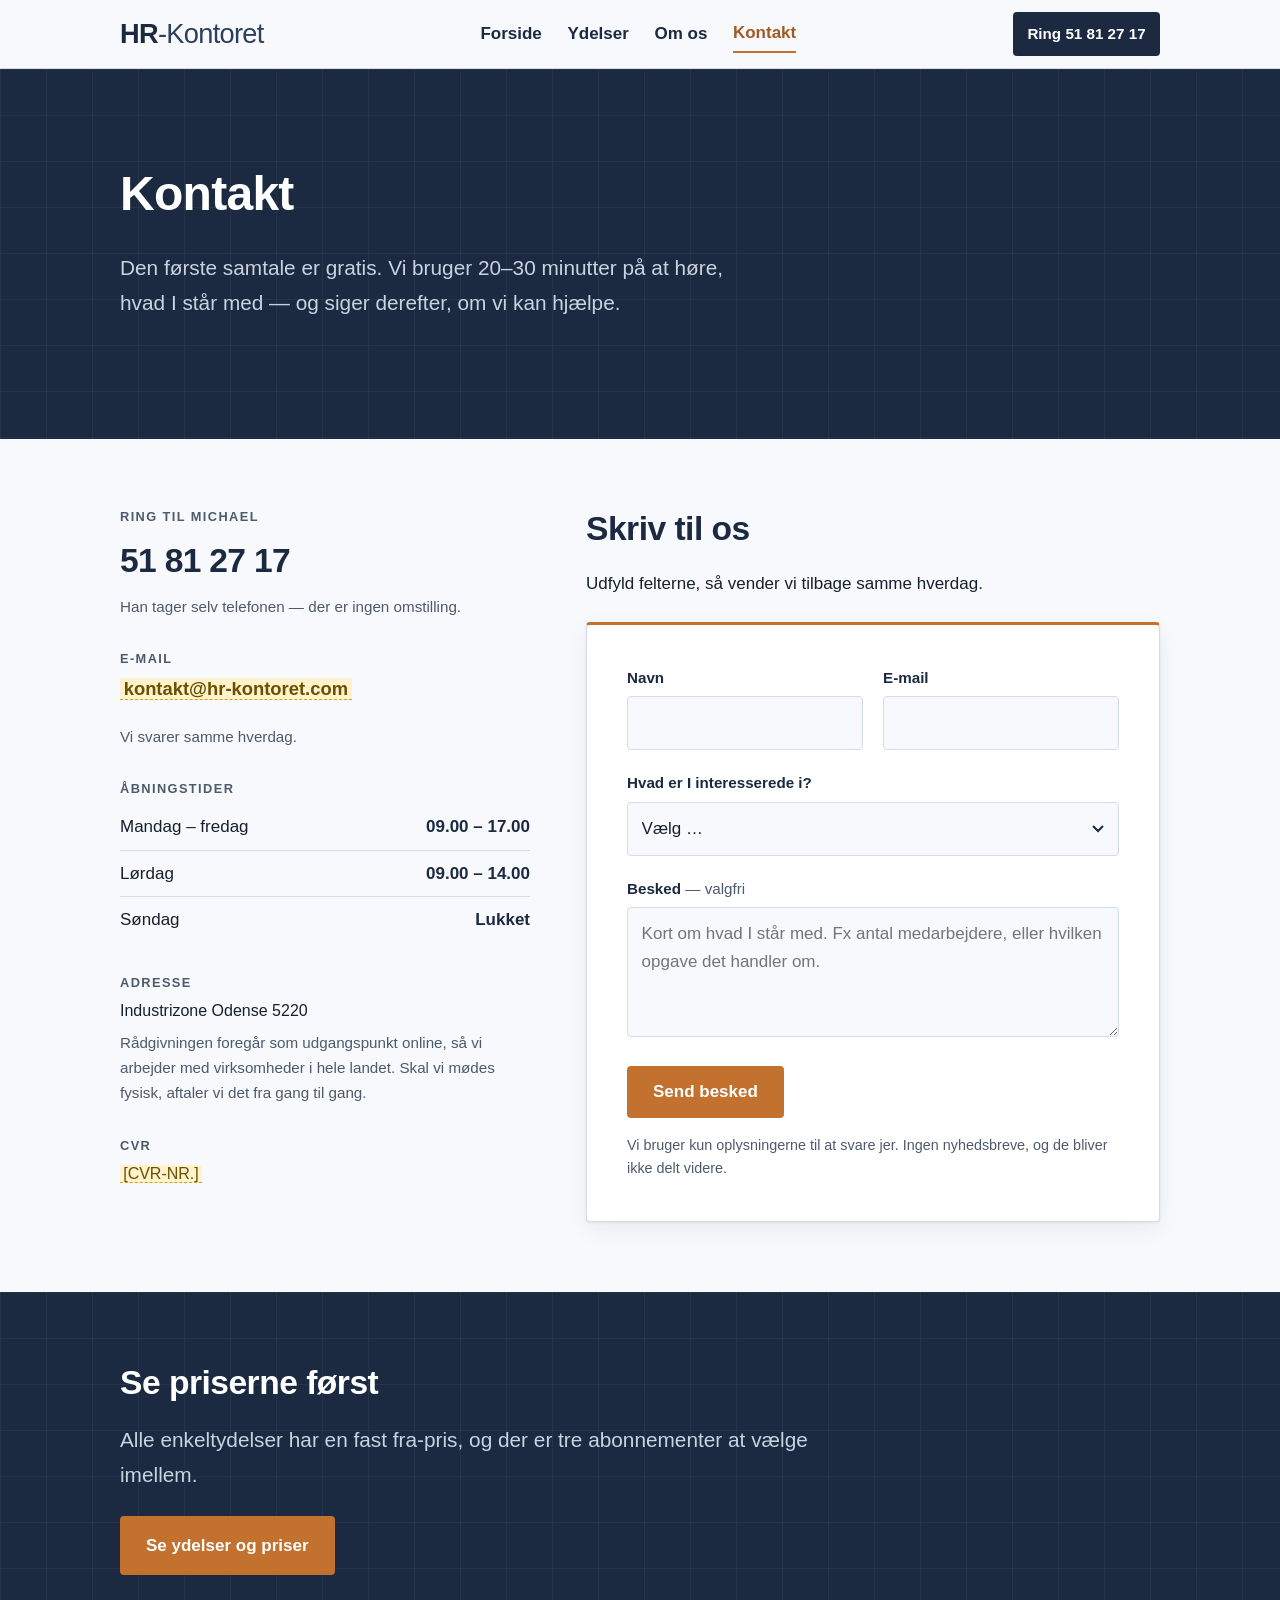
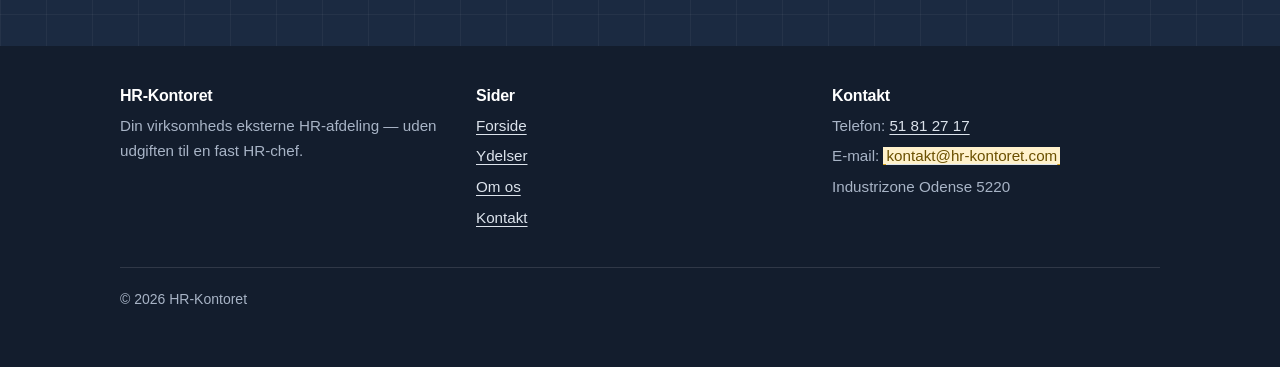
==== kontakt.html @ 154acd5b "Done" ====
<!DOCTYPE html>
<html lang="da">
<head>
<meta charset="utf-8">
<meta name="viewport" content="width=device-width, initial-scale=1">
<title>Kontakt HR-Kontoret | Ring 51 81 27 17</title>
<meta name="description" content="Kontakt HR-Kontoret på 51 81 27 17. Åbent mandag-fredag 09-17 og lørdag 09-14. Den første samtale er gratis og uforpligtende.">
<link rel="canonical" href="https://hr-kontoret.com/kontakt.html">
<meta name="robots" content="index, follow">
<meta name="theme-color" content="#1b2a41">
<meta name="color-scheme" content="light">

<meta property="og:type" content="website">
<meta property="og:locale" content="da_DK">
<meta property="og:site_name" content="HR-Kontoret">
<meta property="og:title" content="Kontakt HR-Kontoret | Ring 51 81 27 17">
<meta property="og:description" content="Ring eller skriv. Den første samtale er gratis og uforpligtende.">
<meta property="og:url" content="https://hr-kontoret.com/kontakt.html">
<meta name="twitter:card" content="summary_large_image">
<meta property="og:image" content="https://hr-kontoret.com/assets/og-billede.png">
<meta property="og:image:width" content="1200">
<meta property="og:image:height" content="630">
<meta property="og:image:alt" content="HR-Kontoret — din virksomheds eksterne HR-afdeling. Abonnement fra 14.999 kr./md.">

<link rel="icon" href="assets/favicon.svg" type="image/svg+xml">
<link rel="stylesheet" href="assets/style.css">

<script type="application/ld+json">
{
  "@context": "https://schema.org",
  "@type": "ContactPage",
  "name": "Kontakt HR-Kontoret",
  "url": "https://hr-kontoret.com/kontakt.html",
  "mainEntity": {
    "@type": "ProfessionalService",
    "name": "HR-Kontoret",
    "telephone": "+4551812717",
    "address": {
      "@type": "PostalAddress",
      "streetAddress": "Industrizone",
      "postalCode": "5220",
      "addressLocality": "Odense",
      "addressCountry": "DK"
    },
    "areaServed": { "@type": "Country", "name": "Danmark" },
    "openingHoursSpecification": [
      { "@type": "OpeningHoursSpecification", "dayOfWeek": ["Monday","Tuesday","Wednesday","Thursday","Friday"], "opens": "09:00", "closes": "17:00" },
      { "@type": "OpeningHoursSpecification", "dayOfWeek": "Saturday", "opens": "09:00", "closes": "14:00" }
    ]
  }
}
</script>
<script type="application/ld+json">
{
  "@context": "https://schema.org",
  "@type": "BreadcrumbList",
  "itemListElement": [
    {
      "@type": "ListItem",
      "position": 1,
      "name": "Forside",
      "item": "https://hr-kontoret.com/"
    },
    {
      "@type": "ListItem",
      "position": 2,
      "name": "Kontakt",
      "item": "https://hr-kontoret.com/kontakt.html"
    }
  ]
}
</script>
</head>
<body>

<a class="skip" href="#main">Spring til indhold</a>

<header class="site-header">
  <div class="wrap">
    <a class="logo" href="index.html"><strong>HR</strong><span>-Kontoret</span></a>
    <input type="checkbox" id="nav-toggle" class="nav-toggle">
    <label class="nav-btn" for="nav-toggle">Menu</label>
    <nav class="site-nav" aria-label="Hovedmenu">
      <ul>
        <li><a href="index.html">Forside</a></li>
        <li><a href="ydelser.html">Ydelser</a></li>
        <li><a href="om.html">Om os</a></li>
        <li><a href="kontakt.html" aria-current="page">Kontakt</a></li>
      </ul>
    </nav>
    <a class="header-cta" href="tel:+4551812717">Ring<span class="hide-sm">&nbsp;51 81 27 17</span></a>
  </div>
</header>

<main id="main">

  <section class="hero">
    <div class="wrap">
      <h1>Kontakt</h1>
      <p>Den første samtale er gratis. Vi bruger 20–30 minutter på at høre, hvad I står med — og siger derefter, om vi kan hjælpe.</p>
    </div>
  </section>

  <section class="section">
    <div class="wrap">
      <div class="contact-split">

        <div>
          <div class="info-block">
            <h3>Ring til Michael</h3>
            <a class="value value--tel" href="tel:+4551812717">51 81 27 17</a>
            <p>Han tager selv telefonen — der er ingen omstilling.</p>
          </div>

          <div class="info-block">
            <h3>E-mail</h3>
            <a class="value" href="mailto:kontakt@hr-kontoret.com"><span class="ph">kontakt@hr-kontoret.com</span></a>
            <p>Vi svarer samme hverdag.</p>
          </div>

          <div class="info-block">
            <h3>Åbningstider</h3>
            <ul class="hours">
              <li><span>Mandag – fredag</span><span>09.00 – 17.00</span></li>
              <li><span>Lørdag</span><span>09.00 – 14.00</span></li>
              <li><span>Søndag</span><span>Lukket</span></li>
            </ul>
          </div>

          <div class="info-block">
            <h3>Adresse</h3>
            <p style="color:var(--ink);font-size:1rem;margin-top:0">Industrizone Odense 5220</p>
            <p>Rådgivningen foregår som udgangspunkt online, så vi arbejder med virksomheder i hele landet. Skal vi mødes fysisk, aftaler vi det fra gang til gang.</p>
          </div>

          <div class="info-block">
            <h3>CVR</h3>
            <p style="color:var(--ink);font-size:1rem;margin-top:0"><span class="ph">[CVR-NR.]</span></p>
          </div>
        </div>

        <div>
          <h2>Skriv til os</h2>
          <p>Udfyld felterne, så vender vi tilbage samme hverdag.</p>

          <form class="form-card" style="margin-top:1.5rem" name="kontakt" method="POST" data-netlify="true" netlify-honeypot="firma-web" action="tak.html">
            <input type="hidden" name="form-name" value="kontakt">

            <p class="hp">
              <label>Udfyld ikke dette felt: <input name="firma-web" tabindex="-1" autocomplete="off"></label>
            </p>

            <div class="form-row">
              <div class="field">
                <label for="navn">Navn</label>
                <input type="text" id="navn" name="navn" autocomplete="name" required>
              </div>
              <div class="field">
                <label for="email">E-mail</label>
                <input type="email" id="email" name="email" autocomplete="email" required>
              </div>
            </div>

            <div class="field">
              <label for="ydelse">Hvad er I interesserede i?</label>
              <select id="ydelse" name="ydelse" required>
                <option value="">Vælg …</option>
                <option>HR Basis — 14.999 kr./md.</option>
                <option>HR+ — 24.999 kr./md.</option>
                <option>HR Partner — 39.999 kr./md.</option>
                <option>En enkelt ydelse</option>
                <option>Ved det ikke endnu</option>
              </select>
            </div>

            <div class="field">
              <label for="besked">Besked <span class="valgfri">— valgfri</span></label>
              <textarea id="besked" name="besked" placeholder="Kort om hvad I står med. Fx antal medarbejdere, eller hvilken opgave det handler om."></textarea>
            </div>

            <button class="btn btn--primary" type="submit">Send besked</button>

            <p class="form-note">Vi bruger kun oplysningerne til at svare jer. Ingen nyhedsbreve, og de bliver ikke delt videre.</p>
          </form>
        </div>

      </div>
    </div>
  </section>

  <section class="section section--navy">
    <div class="wrap">
      <h2>Se priserne først</h2>
      <p class="lead">Alle enkeltydelser har en fast fra-pris, og der er tre abonnementer at vælge imellem.</p>
      <div class="btns" style="margin-top:1.5rem">
        <a class="btn btn--primary" href="ydelser.html">Se ydelser og priser</a>
      </div>
    </div>
  </section>

</main>

<footer class="site-footer">
  <div class="wrap">
    <div class="grid grid--3">
      <div>
        <h3>HR-Kontoret</h3>
        <p>Din virksomheds eksterne HR-afdeling — uden udgiften til en fast HR-chef.</p>
      </div>
      <div>
        <h3>Sider</h3>
        <ul>
          <li><a href="index.html">Forside</a></li>
          <li><a href="ydelser.html">Ydelser</a></li>
          <li><a href="om.html">Om os</a></li>
          <li><a href="kontakt.html">Kontakt</a></li>
        </ul>
      </div>
      <div>
        <h3>Kontakt</h3>
        <ul>
          <li>Telefon: <a href="tel:+4551812717">51 81 27 17</a></li>
          <li>E-mail: <a href="mailto:kontakt@hr-kontoret.com"><span class="ph">kontakt@hr-kontoret.com</span></a></li>
          <li>Industrizone Odense 5220</li>
        </ul>
      </div>
    </div>
    <p class="footer-bottom">© 2026 HR-Kontoret</p>
  </div>
</footer>

</body>
</html>
---- assets/style.css ----
/* HR-Kontoret — stylesheet
   Mobile-first. Ingen webfonts, ingen frameworks, ingen JavaScript.
   Ét stylesheet, nul eksterne requests. */

/* Kølige neutrale flader + marineblå + varm okker.
   Beige og okker lå for tæt på hinanden og gjorde siden mudret —
   mod køligt grå-blåt springer okkeren frem i stedet. */
:root {
  --navy: #1b2a41;
  --navy-dark: #131d2d;
  --navy-soft: #2c3f5c;
  --ochre: #c2712f;
  --ochre-dark: #a25a24;
  --bg: #f7f9fc;
  --bg-alt: #e8eef6;
  --ink: #16202e;
  --ink-soft: #4d5a6b;
  --line: #d3dce8;
  --white: #fff;

  --wrap: 1080px;
  --radius: 4px;
  --shadow: 0 1px 3px rgba(27, 42, 65, .08), 0 8px 24px rgba(27, 42, 65, .06);

  --font: -apple-system, BlinkMacSystemFont, "Segoe UI", Roboto, "Helvetica Neue", Arial, sans-serif;
}

*, *::before, *::after { box-sizing: border-box; }

html { scroll-behavior: smooth; -webkit-text-size-adjust: 100%; }

/* ---------- Overgange ----------
   Bløde skift mellem sider og sektioner. Alt er ren CSS og degraderer
   pænt i browsere der ikke understøtter det. */

/* Sideskift: krydstoning i stedet for et hårdt hop */
@view-transition { navigation: auto; }

::view-transition-old(root) { animation: fade-out .18s ease both; }
::view-transition-new(root) { animation: fade-in .28s ease both; }

@keyframes fade-out { to { opacity: 0; } }
@keyframes fade-in { from { opacity: 0; } }

/* Sektioner glider blidt på plads, når de ruller i syne.
   Bevidst KUN transform — aldrig opacity. Så kan indhold aldrig
   ende usynligt i print, i browsere uden understøttelse eller
   hvis animationen af en eller anden grund ikke kører. */
@keyframes rise-in {
  from { transform: translateY(26px); }
  to   { transform: none; }
}

@supports (animation-timeline: view()) {
  @media (prefers-reduced-motion: no-preference) {
    .section > .wrap {
      animation: rise-in linear both;
      animation-timeline: view();
      animation-range: entry 10% cover 25%;
    }
  }
}

@media (prefers-reduced-motion: reduce) {
  html { scroll-behavior: auto; }
  *, ::view-transition-old(root), ::view-transition-new(root) {
    animation: none !important;
    transition: none !important;
  }
}

body {
  margin: 0;
  font-family: var(--font);
  font-size: 1.0625rem;
  line-height: 1.65;
  color: var(--ink);
  background: var(--bg);
  -webkit-font-smoothing: antialiased;
}

img { max-width: 100%; height: auto; display: block; }

a { color: var(--navy); text-underline-offset: 3px; transition: color .15s ease; }
a:hover { color: var(--ochre-dark); }

:focus-visible {
  outline: 3px solid var(--ochre);
  outline-offset: 2px;
}

h1, h2, h3 {
  line-height: 1.2;
  color: var(--navy);
  margin: 0 0 .6em;
  letter-spacing: -.015em;
}

h1 { font-size: clamp(1.9rem, 5.2vw, 3rem); }
h2 { font-size: clamp(1.45rem, 3.4vw, 2.1rem); }
h3 { font-size: 1.15rem; }

p { margin: 0 0 1.1em; }

.wrap {
  width: 100%;
  max-width: var(--wrap);
  margin-inline: auto;
  padding-inline: 1.25rem;
}

.section { padding-block: clamp(2.75rem, 5.5vw, 4.5rem); }
.section--alt { background: var(--bg-alt); }

/* Mørkeblå sektioner bærer samme rudenet som hero — struktur og orden,
   hvilket er præcis det HR-Kontoret sælger. Ren CSS, ingen billedfil. */
.section--navy {
  background: var(--navy);
  color: #e8ecf2;
  position: relative;
  overflow: hidden;
}
.section--navy::before {
  content: "";
  position: absolute;
  inset: 0;
  background-image:
    linear-gradient(rgba(255,255,255,.045) 1px, transparent 1px),
    linear-gradient(90deg, rgba(255,255,255,.045) 1px, transparent 1px);
  background-size: 46px 46px;
  pointer-events: none;
}
.section--navy > .wrap { position: relative; }
.section--navy h2, .section--navy h3 { color: var(--white); }
.section--navy a { color: #fff; }

.lead {
  font-size: clamp(1.1rem, 2.2vw, 1.3rem);
  color: var(--ink-soft);
  max-width: 62ch;
}
.section--navy .lead { color: #c9d3e0; }

.eyebrow {
  display: block;
  font-size: .8rem;
  font-weight: 700;
  letter-spacing: .12em;
  text-transform: uppercase;
  color: var(--ochre-dark);
  margin-bottom: .75rem;
}
.section--navy .eyebrow { color: #e0a367; }

/* ---------- Skip link ---------- */

.skip {
  position: absolute;
  left: -9999px;
  top: 0;
  background: var(--navy);
  color: #fff;
  padding: .75rem 1rem;
  z-index: 100;
}
.skip:focus { left: 0; }

/* ---------- Header ---------- */

.site-header {
  background: var(--bg);
  border-bottom: 1px solid var(--line);
  position: sticky;
  top: 0;
  z-index: 50;
}

.site-header .wrap {
  display: flex;
  align-items: center;
  justify-content: space-between;
  flex-wrap: wrap;
  gap: .5rem;
  min-height: 68px;
}

.logo {
  font-size: clamp(1.2rem, 4.4vw, 1.7rem);
  font-weight: 800;
  letter-spacing: -.025em;
  color: var(--navy);
  text-decoration: none;
  white-space: nowrap;
  /* Mindst 44 px klikflade, også på telefon */
  display: inline-flex;
  align-items: center;
  min-height: 44px;
}
.logo span { font-weight: 400; color: var(--navy-soft); }

.nav-toggle { position: absolute; width: 1px; height: 1px; opacity: 0; pointer-events: none; }

.nav-btn {
  display: flex;
  align-items: center;
  gap: .5rem;
  font-size: .95rem;
  font-weight: 600;
  color: var(--navy);
  border: 1px solid var(--line);
  border-radius: var(--radius);
  padding: .5rem .8rem;
  cursor: pointer;
  background: var(--white);
}

.nav-btn::before {
  content: "";
  flex: none;
  width: 18px; height: 2px;
  background: currentColor;
  box-shadow: 0 5px 0 currentColor, 0 -5px 0 currentColor;
}

/* På de smalleste telefoner viger ordet "Menu" for ikonet,
   så logoet har plads. Skærmlæsere læser stadig teksten. */
@media (max-width: 419px) {
  .nav-btn { font-size: 0; gap: 0; padding: .6rem .7rem; }
}

.site-nav {
  display: none;
  width: 100%;
  padding-bottom: 1rem;
}

.nav-toggle:checked ~ .site-nav { display: block; }
.nav-toggle:focus-visible ~ .nav-btn { outline: 3px solid var(--ochre); outline-offset: 2px; }

.site-nav ul {
  list-style: none;
  margin: 0;
  padding: 0;
  display: flex;
  flex-direction: column;
  gap: .15rem;
}

.site-nav a {
  display: block;
  padding: .6rem .25rem;
  text-decoration: none;
  font-weight: 600;
  color: var(--navy);
  border-bottom: 1px solid var(--line);
}
.site-nav a[aria-current="page"] { color: var(--ochre-dark); }

/* Ring-knap er synlig på ALLE skærme — telefonen er den primære konvertering */
.header-cta {
  display: inline-flex;
  align-items: center;
  background: var(--navy);
  color: #fff;
  padding: .55rem .9rem;
  border-radius: var(--radius);
  text-decoration: none;
  font-weight: 700;
  font-size: .95rem;
  min-height: 44px;
  margin-left: auto;
  margin-right: .5rem;
  order: 2;
}
.header-cta:hover { background: var(--ochre-dark); color: #fff; }

.hide-sm { display: none; }

@media (min-width: 800px) {
  .nav-btn { display: none; }
  .site-nav { display: block; width: auto; padding: 0; }
  .site-nav ul { flex-direction: row; gap: 1.6rem; align-items: center; }
  .site-nav a { border: 0; padding: .25rem 0; }
  .site-nav a:hover { color: var(--ochre-dark); }
  .site-nav a[aria-current="page"] { border-bottom: 2px solid var(--ochre); }
  .header-cta { order: 0; margin-left: 0; margin-right: 0; }
  .hide-sm { display: inline; }
}

/* ---------- Hero ---------- */

.hero {
  background: var(--navy);
  color: #e8ecf2;
  padding-block: clamp(3rem, 8vw, 6rem);
  position: relative;
  overflow: hidden;
}

/* Rudenet-tekstur: signalerer struktur og orden. Ren CSS = ingen ekstra requests. */
.hero::before {
  content: "";
  position: absolute;
  inset: 0;
  background-image:
    linear-gradient(rgba(255,255,255,.045) 1px, transparent 1px),
    linear-gradient(90deg, rgba(255,255,255,.045) 1px, transparent 1px);
  background-size: 46px 46px;
  pointer-events: none;
}

.hero .wrap { position: relative; }

.hero h1 { color: var(--white); max-width: 17ch; }
.hero p { color: #c9d3e0; max-width: 56ch; font-size: clamp(1.1rem, 2.2vw, 1.3rem); }

.hero-price {
  display: inline-block;
  border-left: 3px solid var(--ochre);
  padding-left: .9rem;
  margin: 0 0 1.75rem;
  color: #e8ecf2;
  font-size: 1rem;
}

/* ---------- Knapper ---------- */

.btns { display: flex; flex-wrap: wrap; gap: .75rem; }

.btn {
  display: inline-flex;
  align-items: center;
  justify-content: center;
  gap: .5rem;
  padding: .85rem 1.5rem;
  border-radius: var(--radius);
  font-weight: 700;
  font-size: 1.0625rem;
  text-decoration: none;
  border: 2px solid transparent;
  min-height: 48px;
  transition: background .15s ease, color .15s ease;
}

.btn--primary { background: var(--ochre); color: #fff; }
.btn--primary:hover { background: var(--ochre-dark); color: #fff; }

/* --outline bruges på mørk baggrund, --outline-dark på lys */
.btn--outline { border-color: currentColor; color: inherit; background: transparent; }
.btn--outline:hover { background: rgba(255,255,255,.12); color: inherit; }

.btn--outline-dark { border-color: var(--navy); color: var(--navy); background: transparent; }
.btn--outline-dark:hover { background: var(--navy); color: #fff; }

.btn--dark { background: var(--navy); color: #fff; }
.btn--dark:hover { background: var(--navy-dark); color: #fff; }

/* ---------- Grid & kort ---------- */

.grid { display: grid; gap: 1.25rem; }
.grid--3 { grid-template-columns: 1fr; }
.grid--2 { grid-template-columns: 1fr; }

@media (min-width: 700px) {
  .grid--2 { grid-template-columns: repeat(2, 1fr); }
  .grid--3 { grid-template-columns: repeat(2, 1fr); }
}
@media (min-width: 980px) {
  .grid--3 { grid-template-columns: repeat(3, 1fr); }
}

.card {
  background: var(--white);
  border: 1px solid var(--line);
  border-radius: var(--radius);
  padding: 1.6rem;
  transition: transform .2s ease, box-shadow .2s ease, border-color .2s ease;
}
.card h3 { margin-bottom: .5rem; }
.card p:last-child { margin-bottom: 0; }

/* Kortene i en række er lige høje, og prisblokken skubbes ned i bunden
   med margin-top:auto — så flugter alle priser vandret, uanset hvor lang
   beskrivelsen er. */
.card--service {
  border-top: 3px solid var(--ochre);
  display: flex;
  flex-direction: column;
  height: 100%;
}

@media (hover: hover) {
  .card--service:hover { transform: translateY(-3px); box-shadow: var(--shadow); }
}

/* ---------- Trin ---------- */

.steps { list-style: none; margin: 0; padding: 0; display: grid; gap: 1.5rem; counter-reset: step; }
@media (min-width: 800px) { .steps { grid-template-columns: repeat(3, 1fr); } }

.steps li { counter-increment: step; padding-top: 3.2rem; position: relative; }
.steps li::before {
  content: counter(step);
  position: absolute;
  top: 0; left: 0;
  width: 2.4rem; height: 2.4rem;
  display: grid; place-items: center;
  background: var(--ochre);
  color: #fff;
  font-weight: 800;
  border-radius: 50%;
}
.steps h3 { margin-bottom: .35rem; }

/* ---------- Tjekliste ---------- */

.check { list-style: none; margin: 0 0 1.5rem; padding: 0; }
.check li {
  position: relative;
  padding-left: 1.9rem;
  margin-bottom: .7rem;
  max-width: 62ch;
}
.check li::before {
  content: "";
  position: absolute;
  left: 0; top: .48em;
  width: .7rem; height: .38rem;
  border-left: 2.5px solid var(--ochre);
  border-bottom: 2.5px solid var(--ochre);
  transform: rotate(-45deg);
}

/* ---------- Abonnementspakker ---------- */

.plans {
  display: grid;
  gap: 1.25rem;
  grid-template-columns: 1fr;
  align-items: start;
}
@media (min-width: 980px) { .plans { grid-template-columns: repeat(3, 1fr); } }

.plan {
  background: var(--white);
  border: 1px solid var(--line);
  border-radius: var(--radius);
  padding: clamp(1.5rem, 3.5vw, 2rem);
  display: flex;
  flex-direction: column;
  height: 100%;
  transition: transform .2s ease, box-shadow .2s ease, border-color .2s ease;
}

@media (hover: hover) {
  .plan:hover {
    transform: translateY(-4px);
    box-shadow: 0 2px 6px rgba(27,42,65,.1), 0 14px 34px rgba(27,42,65,.12);
    border-color: var(--ochre);
  }
  .plan--featured:hover { border-color: var(--ochre); }
}

.plan--featured {
  border: 2px solid var(--navy);
  box-shadow: var(--shadow);
  position: relative;
}
.plan--featured::before {
  content: "Mest valgt";
  position: absolute;
  top: -.85rem; left: clamp(1.5rem, 3.5vw, 2rem);
  background: var(--ochre);
  color: #fff;
  font-size: .75rem;
  font-weight: 800;
  letter-spacing: .08em;
  text-transform: uppercase;
  padding: .25rem .7rem;
  border-radius: 2px;
}

.plan h3 { font-size: 1.35rem; margin-bottom: .15rem; }

.plan .plan-for {
  font-size: .95rem;
  color: var(--ink-soft);
  margin-bottom: 1rem;
}

.plan .price {
  font-size: clamp(1.7rem, 4vw, 2.1rem);
  font-weight: 800;
  color: var(--navy);
  line-height: 1.1;
  margin-bottom: 1.25rem;
  padding-bottom: 1.25rem;
  border-bottom: 1px solid var(--line);
}
.plan .price small { display: block; font-size: .9rem; font-weight: 400; color: var(--ink-soft); margin-top: .35rem; }

.plan .inherits {
  font-size: .95rem;
  font-weight: 700;
  color: var(--ochre-dark);
  margin-bottom: .75rem;
}

.plan .check { margin-bottom: 1.5rem; }
.plan .check li { font-size: .98rem; margin-bottom: .5rem; }

.plan .btn { margin-top: auto; width: 100%; }

/* ---------- Prisliste for enkeltydelser ---------- */

.card--service .pris {
  display: block;
  margin-top: auto;
  padding-top: .85rem;
  border-top: 1px solid var(--line);
  font-weight: 700;
  font-size: 1.1rem;
  color: var(--navy);
}
/* Luft mellem beskrivelse og prislinje, også når kortet er lavt */
.card--service p:last-of-type { margin-bottom: 1.25rem; }

.card--service .pris-note {
  display: block;
  margin-top: .25rem;
  font-size: .78rem;
  line-height: 1.45;
  color: #6b7787;
  /* Plads til to linjer, så prislinjerne flugter selv når noten er kort */
  min-height: calc(2 * 1.45em);
}

.moms { font-size: .9rem; color: var(--ink-soft); }

/* ---------- Sådan fungerer abonnementet ---------- */

.how {
  display: grid;
  gap: 1.75rem;
  margin-top: 2rem;
}
@media (min-width: 800px) { .how { grid-template-columns: repeat(2, 1fr); gap: 2rem 3rem; } }

.how > div { max-width: 56ch; }
.how h3 { font-size: 1.1rem; margin-bottom: .35rem; }
.how p { margin-bottom: 0; }
.section--navy .how h3 { color: #fff; }
.section--navy .how p { color: #c9d3e0; }

/* ---------- Om-siden: løbende tekst ---------- */

.prose { max-width: 64ch; }
.prose p { font-size: 1.0625rem; }
.prose p:first-of-type {
  font-size: clamp(1.1rem, 2.2vw, 1.25rem);
  color: var(--ink-soft);
}

/* ---------- Kontakt ----------
   To spalter: oplysninger til venstre, formular til højre. */

.contact-split {
  display: grid;
  gap: 2.5rem;
  grid-template-columns: 1fr;
  align-items: start;
}
@media (min-width: 900px) {
  .contact-split { grid-template-columns: minmax(0, 5fr) minmax(0, 7fr); gap: 3.5rem; }
}

.info-block + .info-block { margin-top: 2rem; }
.info-block h3 {
  font-size: .8rem;
  letter-spacing: .11em;
  text-transform: uppercase;
  color: var(--ink-soft);
  margin-bottom: .5rem;
}
.info-block .value {
  font-size: 1.15rem;
  font-weight: 700;
  color: var(--navy);
  text-decoration: none;
  display: block;
  overflow-wrap: anywhere;
}
/* Links skal være til at ramme med en tommelfinger */
a.value { display: flex; align-items: center; min-height: 44px; }
a.value:hover { color: var(--ochre-dark); }
.info-block .value--tel { font-size: clamp(1.6rem, 4vw, 2.1rem); letter-spacing: -.02em; }
.info-block p { margin: .35rem 0 0; color: var(--ink-soft); font-size: .95rem; }

.call-out { text-align: center; max-width: 46rem; margin-inline: auto; }

.call-out .tel {
  display: inline-flex;
  align-items: center;
  min-height: 48px;
  font-size: clamp(2.3rem, 8vw, 4rem);
  font-weight: 800;
  letter-spacing: -.035em;
  line-height: 1.1;
  color: var(--navy);
  text-decoration: none;
  margin: .25rem 0 1.5rem;
}
.call-out .tel:hover { color: var(--ochre-dark); }

.call-out .btns { justify-content: center; }

/* Åbningstider */
.hours { list-style: none; margin: 0; padding: 0; max-width: 26rem; }
.hours li {
  display: flex;
  justify-content: space-between;
  gap: 1rem;
  padding: .55rem 0;
  border-bottom: 1px solid var(--line);
}
.hours li:last-child { border-bottom: 0; }
.hours span:last-child { font-weight: 700; color: var(--navy); white-space: nowrap; }

.section--navy .hours li { border-bottom-color: rgba(255,255,255,.16); }
.section--navy .hours span:last-child { color: #fff; }
.section--navy .hours span:first-child { color: #c9d3e0; }

/* ---------- Kontaktformular ---------- */

.form-card {
  background: var(--white);
  border: 1px solid var(--line);
  border-top: 3px solid var(--ochre);
  border-radius: var(--radius);
  padding: clamp(1.5rem, 4vw, 2.5rem);
  box-shadow: var(--shadow);
}

.field { margin-bottom: 1.25rem; }

.field label {
  display: block;
  font-weight: 700;
  font-size: .95rem;
  color: var(--navy);
  margin-bottom: .4rem;
}
.field .valgfri { font-weight: 400; color: var(--ink-soft); }

.field input,
.field select,
.field textarea {
  width: 100%;
  font: inherit;
  color: var(--ink);
  background: var(--bg);
  border: 1px solid var(--line);
  border-radius: var(--radius);
  padding: .75rem .85rem;
  min-height: 48px;
  transition: border-color .15s ease, box-shadow .15s ease;
}

.field textarea { min-height: 130px; resize: vertical; }

.field select {
  appearance: none;
  background-image: url("data:image/svg+xml,%3Csvg xmlns='http://www.w3.org/2000/svg' viewBox='0 0 12 8'%3E%3Cpath d='M1 1l5 5 5-5' fill='none' stroke='%231b2a41' stroke-width='2'/%3E%3C/svg%3E");
  background-repeat: no-repeat;
  background-position: right .9rem center;
  background-size: 12px;
  padding-right: 2.5rem;
}

.field input:focus,
.field select:focus,
.field textarea:focus {
  border-color: var(--ochre);
  box-shadow: 0 0 0 3px rgba(201,123,60,.18);
  outline: none;
  background: var(--white);
}

.form-row { display: grid; gap: 0 1.25rem; grid-template-columns: 1fr; }
@media (min-width: 620px) { .form-row { grid-template-columns: 1fr 1fr; } }

.form-note { font-size: .9rem; color: var(--ink-soft); margin: 1rem 0 0; }

/* Honeypot mod spam-bots — skjult for mennesker */
.hp { position: absolute; left: -9999px; opacity: 0; height: 0; overflow: hidden; }

/* ---------- Placeholder-markering (fjernes når indhold er på plads) ---------- */

.ph {
  background: #fff2cc;
  border-bottom: 1px dashed #d4a017;
  padding: 0 .2em;
  color: #6b5000;
  font-style: normal;
}
.section--navy .ph, .hero .ph { background: rgba(255,220,120,.22); color: #ffe6ac; border-bottom-color: rgba(255,220,120,.5); }

/* ---------- Spørgsmål og svar ----------
   Bygget på <details>/<summary> — virker uden JavaScript. */

.faq { max-width: 46rem; }

.faq details {
  border-bottom: 1px solid var(--line);
}
.faq summary {
  cursor: pointer;
  list-style: none;
  padding: 1.15rem 2.5rem 1.15rem 0;
  font-weight: 700;
  font-size: 1.05rem;
  color: var(--navy);
  position: relative;
  min-height: 48px;
  display: flex;
  align-items: center;
}
.faq summary::-webkit-details-marker { display: none; }

.faq summary::after {
  content: "";
  position: absolute;
  right: .5rem;
  width: 11px; height: 11px;
  border-right: 2.5px solid var(--ochre);
  border-bottom: 2.5px solid var(--ochre);
  transform: rotate(45deg) translateY(-3px);
  transition: transform .2s ease;
}
.faq details[open] summary::after { transform: rotate(-135deg) translateY(-3px); }

.faq summary:hover { color: var(--ochre-dark); }

.faq details > p {
  margin: 0 0 1.25rem;
  color: var(--ink-soft);
  max-width: 62ch;
}

/* ---------- Footer ---------- */

.site-footer {
  background: var(--navy-dark);
  color: #a8b4c6;
  padding-block: 2.5rem;
  font-size: .95rem;
}
.site-footer a { color: #dce3ec; }
.site-footer .grid { gap: 1.75rem; }
.site-footer h3 { color: #fff; font-size: 1rem; margin-bottom: .5rem; }
.site-footer ul { list-style: none; margin: 0; padding: 0; }
.site-footer li { margin-bottom: .35rem; }
.footer-bottom {
  border-top: 1px solid rgba(255,255,255,.12);
  margin-top: 2rem;
  padding-top: 1.25rem;
  font-size: .875rem;
}
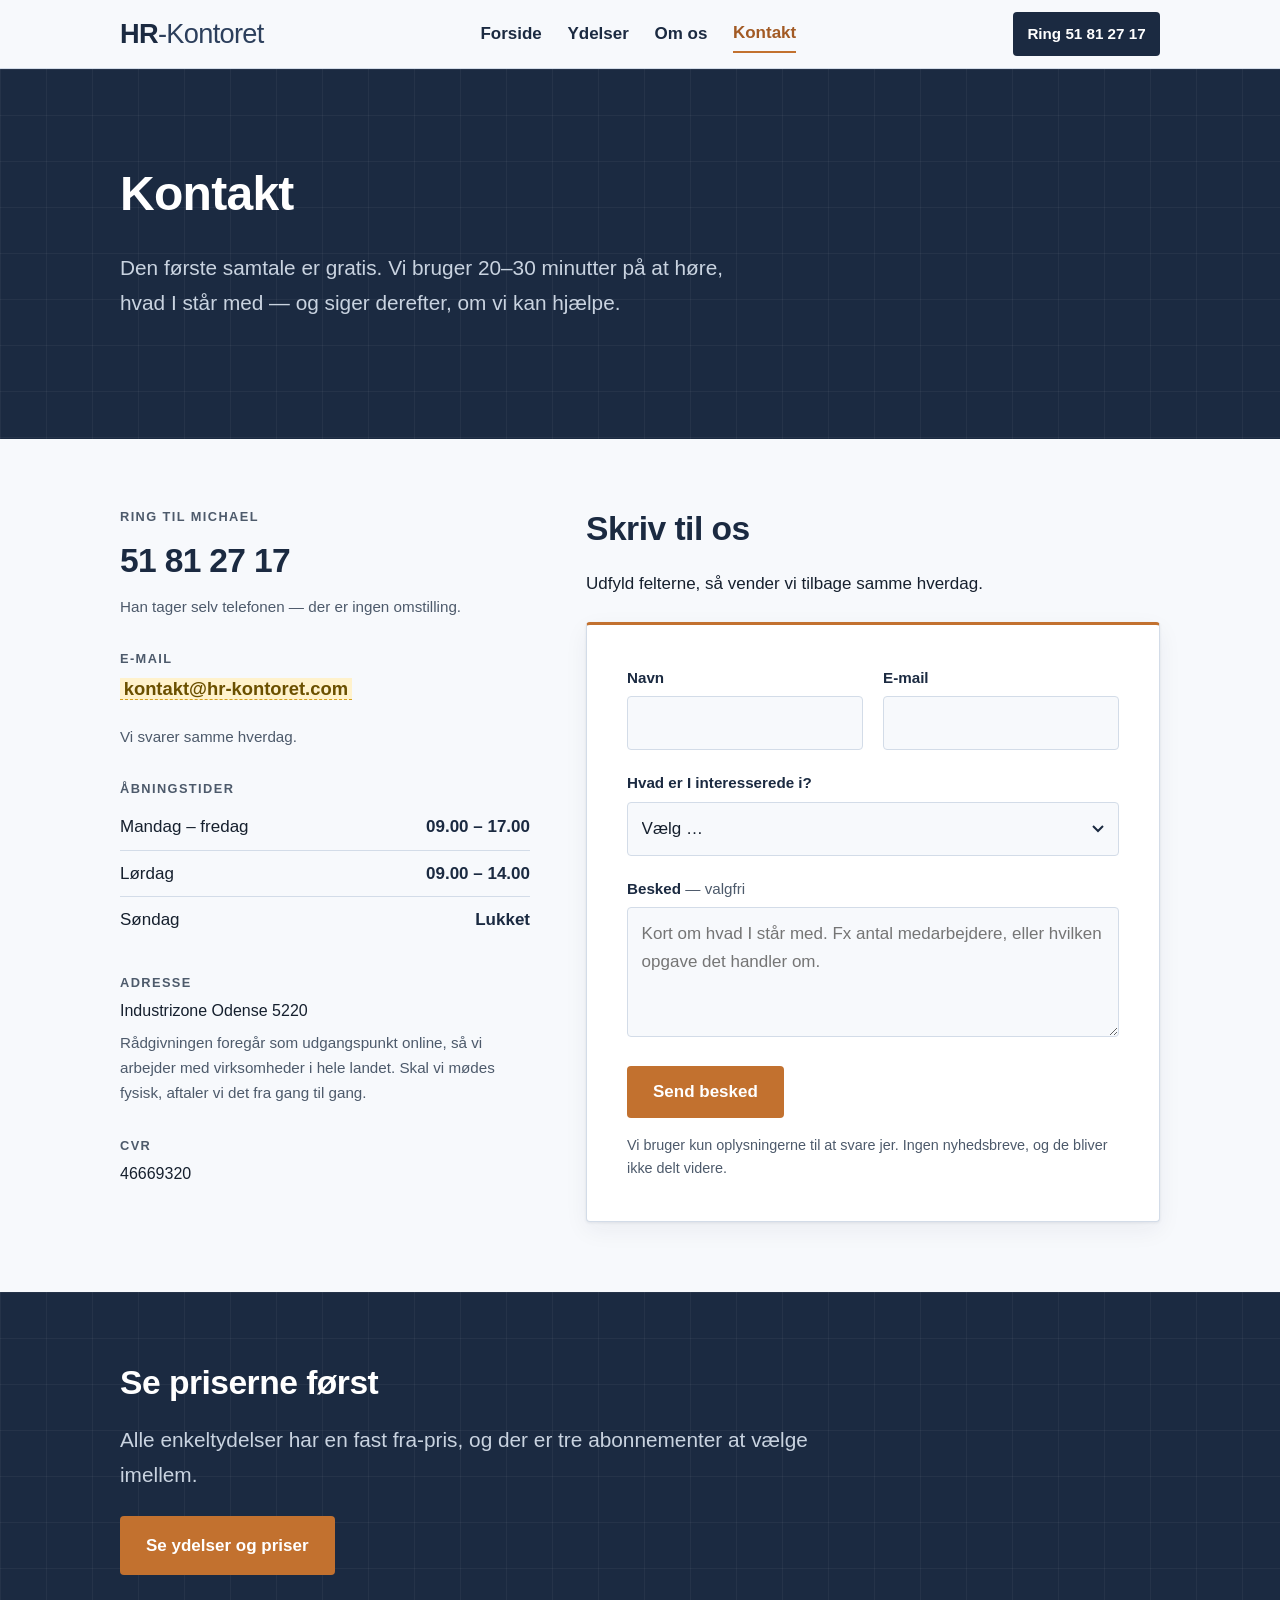
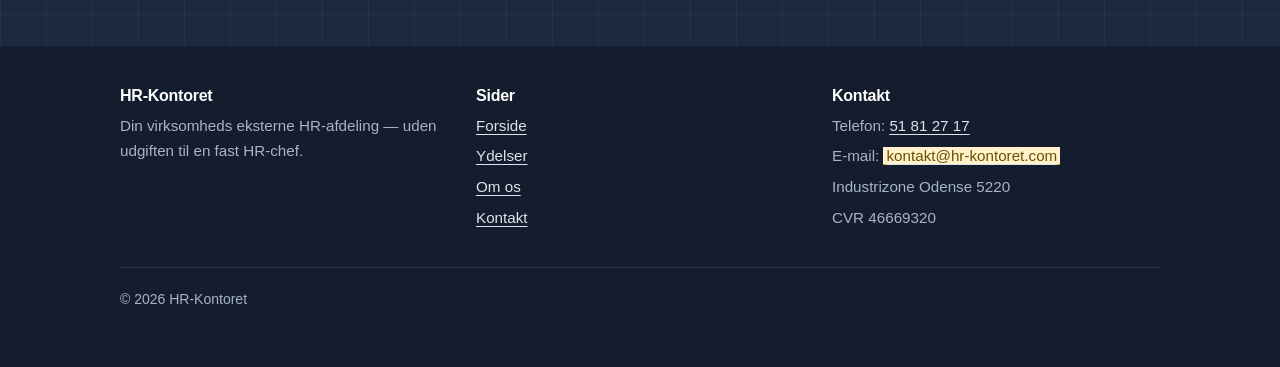
==== commit 666dde69: "s" ====
--- a/kontakt.html
+++ b/kontakt.html
@@ -35,6 +35,7 @@
     "@type": "ProfessionalService",
     "name": "HR-Kontoret",
     "telephone": "+4551812717",
+    "identifier": { "@type": "PropertyValue", "name": "CVR", "value": "46669320" },
     "address": {
       "@type": "PostalAddress",
       "streetAddress": "Industrizone",
@@ -135,7 +136,7 @@
 
           <div class="info-block">
             <h3>CVR</h3>
-            <p style="color:var(--ink);font-size:1rem;margin-top:0"><span class="ph">[CVR-NR.]</span></p>
+            <p style="color:var(--ink);font-size:1rem;margin-top:0">46669320</p>
           </div>
         </div>
 
@@ -222,6 +223,7 @@
           <li>Telefon: <a href="tel:+4551812717">51 81 27 17</a></li>
           <li>E-mail: <a href="mailto:kontakt@hr-kontoret.com"><span class="ph">kontakt@hr-kontoret.com</span></a></li>
           <li>Industrizone Odense 5220</li>
+          <li>CVR 46669320</li>
         </ul>
       </div>
     </div>
--- a/assets/style.css
+++ b/assets/style.css
@@ -178,9 +178,10 @@
 .site-header .wrap {
   display: flex;
   align-items: center;
-  justify-content: space-between;
+  /* På mobil: menu og logo samlet i venstre side */
+  justify-content: flex-start;
   flex-wrap: wrap;
-  gap: .5rem;
+  gap: .75rem;
   min-height: 68px;
 }
 
@@ -222,11 +223,8 @@
   box-shadow: 0 5px 0 currentColor, 0 -5px 0 currentColor;
 }
 
-/* På de smalleste telefoner viger ordet "Menu" for ikonet,
-   så logoet har plads. Skærmlæsere læser stadig teksten. */
-@media (max-width: 419px) {
-  .nav-btn { font-size: 0; gap: 0; padding: .6rem .7rem; }
-}
+/* På mobil står burgermenuen yderst til højre, logoet til venstre */
+.nav-btn { margin-left: auto; }
 
 .site-nav {
   display: none;
@@ -256,34 +254,35 @@
 }
 .site-nav a[aria-current="page"] { color: var(--ochre-dark); }
 
-/* Ring-knap er synlig på ALLE skærme — telefonen er den primære konvertering */
-.header-cta {
-  display: inline-flex;
-  align-items: center;
-  background: var(--navy);
-  color: #fff;
-  padding: .55rem .9rem;
-  border-radius: var(--radius);
-  text-decoration: none;
-  font-weight: 700;
-  font-size: .95rem;
-  min-height: 44px;
-  margin-left: auto;
-  margin-right: .5rem;
-  order: 2;
-}
-.header-cta:hover { background: var(--ochre-dark); color: #fff; }
+/* Ring-knappen vises kun fra tablet og op. På mobil er headeren
+   ren menu + logo, og opkaldsknapperne ligger i selve indholdet. */
+.header-cta { display: none; }
 
 .hide-sm { display: none; }
 
 @media (min-width: 800px) {
+  .site-header .wrap { justify-content: space-between; gap: 1rem; }
   .nav-btn { display: none; }
   .site-nav { display: block; width: auto; padding: 0; }
   .site-nav ul { flex-direction: row; gap: 1.6rem; align-items: center; }
   .site-nav a { border: 0; padding: .25rem 0; }
   .site-nav a:hover { color: var(--ochre-dark); }
   .site-nav a[aria-current="page"] { border-bottom: 2px solid var(--ochre); }
-  .header-cta { order: 0; margin-left: 0; margin-right: 0; }
+
+  .header-cta {
+    display: inline-flex;
+    align-items: center;
+    background: var(--navy);
+    color: #fff;
+    padding: .55rem .9rem;
+    border-radius: var(--radius);
+    text-decoration: none;
+    font-weight: 700;
+    font-size: .95rem;
+    min-height: 44px;
+  }
+  .header-cta:hover { background: var(--ochre-dark); color: #fff; }
+
   .hide-sm { display: inline; }
 }
 
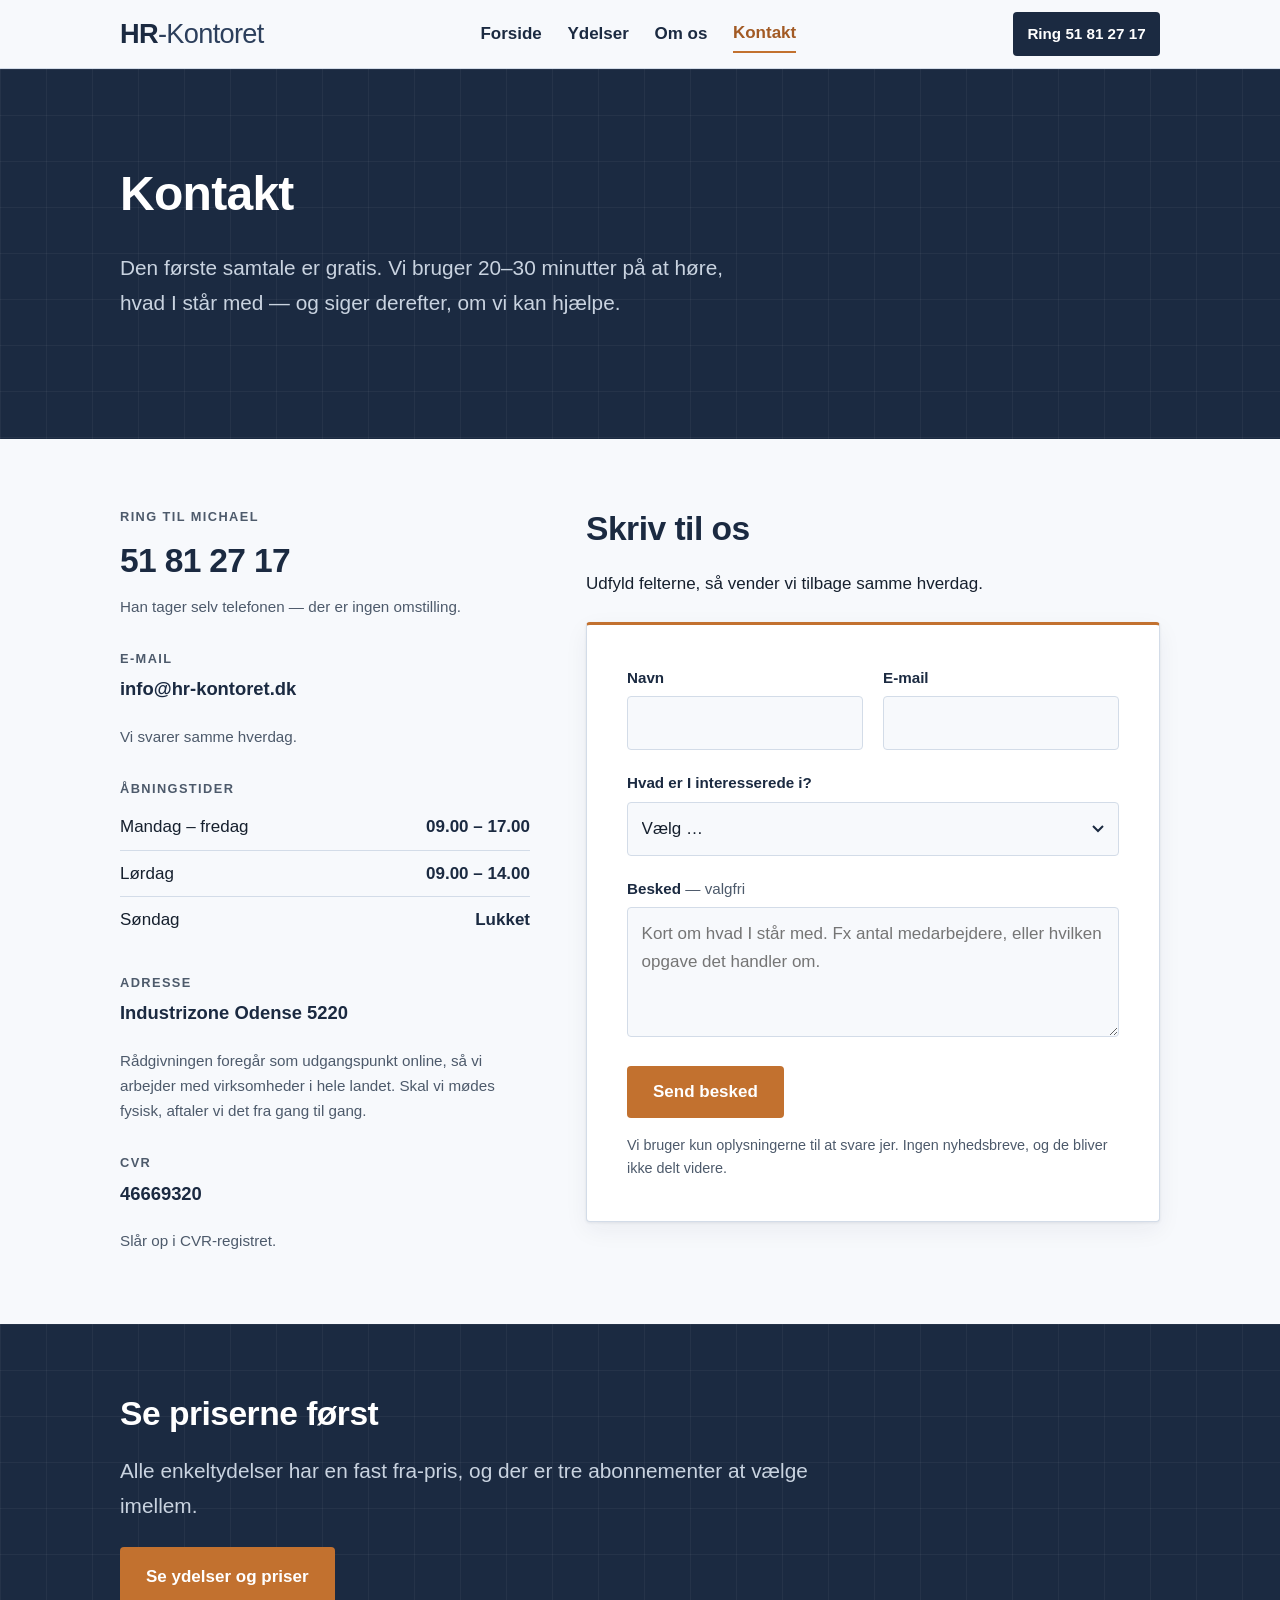
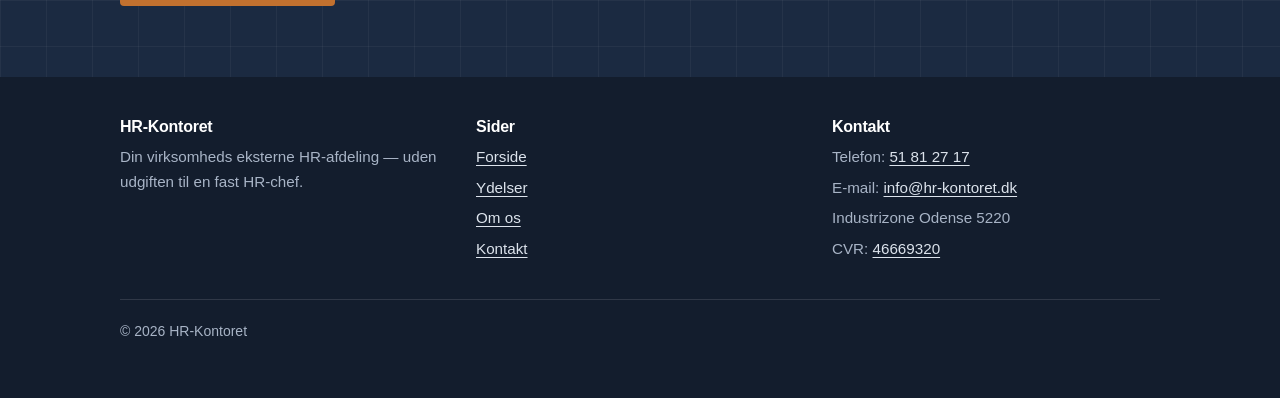
==== commit 7c7a54b7: "cvr" ====
--- a/kontakt.html
+++ b/kontakt.html
@@ -35,6 +35,7 @@
     "@type": "ProfessionalService",
     "name": "HR-Kontoret",
     "telephone": "+4551812717",
+    "email": "info@hr-kontoret.dk",
     "identifier": { "@type": "PropertyValue", "name": "CVR", "value": "46669320" },
     "address": {
       "@type": "PostalAddress",
@@ -115,7 +116,7 @@
 
           <div class="info-block">
             <h3>E-mail</h3>
-            <a class="value" href="mailto:kontakt@hr-kontoret.com"><span class="ph">kontakt@hr-kontoret.com</span></a>
+            <a class="value" href="mailto:info@hr-kontoret.dk">info@hr-kontoret.dk</a>
             <p>Vi svarer samme hverdag.</p>
           </div>
 
@@ -130,13 +131,14 @@
 
           <div class="info-block">
             <h3>Adresse</h3>
-            <p style="color:var(--ink);font-size:1rem;margin-top:0">Industrizone Odense 5220</p>
+            <a class="value" href="https://www.google.com/maps/search/?api=1&amp;query=Industrizone+Odense+5220" rel="noopener">Industrizone Odense 5220</a>
             <p>Rådgivningen foregår som udgangspunkt online, så vi arbejder med virksomheder i hele landet. Skal vi mødes fysisk, aftaler vi det fra gang til gang.</p>
           </div>
 
           <div class="info-block">
             <h3>CVR</h3>
-            <p style="color:var(--ink);font-size:1rem;margin-top:0">46669320</p>
+            <a class="value" href="https://datacvr.virk.dk/enhed/virksomhed/46669320" rel="noopener">46669320</a>
+            <p>Slår op i CVR-registret.</p>
           </div>
         </div>
 
@@ -221,9 +223,9 @@
         <h3>Kontakt</h3>
         <ul>
           <li>Telefon: <a href="tel:+4551812717">51 81 27 17</a></li>
-          <li>E-mail: <a href="mailto:kontakt@hr-kontoret.com"><span class="ph">kontakt@hr-kontoret.com</span></a></li>
+          <li>E-mail: <a href="mailto:info@hr-kontoret.dk">info@hr-kontoret.dk</a></li>
           <li>Industrizone Odense 5220</li>
-          <li>CVR 46669320</li>
+          <li>CVR: <a href="https://datacvr.virk.dk/enhed/virksomhed/46669320" rel="noopener">46669320</a></li>
         </ul>
       </div>
     </div>
--- a/assets/style.css
+++ b/assets/style.css
@@ -591,7 +591,18 @@
 }
 /* Links skal være til at ramme med en tommelfinger */
 a.value { display: flex; align-items: center; min-height: 44px; }
-a.value:hover { color: var(--ochre-dark); }
+/* Diskret understregning, så det er tydeligt at man kan trykke */
+a.value {
+  text-decoration: underline;
+  text-decoration-color: var(--line);
+  text-decoration-thickness: 2px;
+  text-underline-offset: 5px;
+  transition: color .15s ease, text-decoration-color .15s ease;
+}
+a.value:hover {
+  color: var(--ochre-dark);
+  text-decoration-color: var(--ochre);
+}
 .info-block .value--tel { font-size: clamp(1.6rem, 4vw, 2.1rem); letter-spacing: -.02em; }
 .info-block p { margin: .35rem 0 0; color: var(--ink-soft); font-size: .95rem; }
 
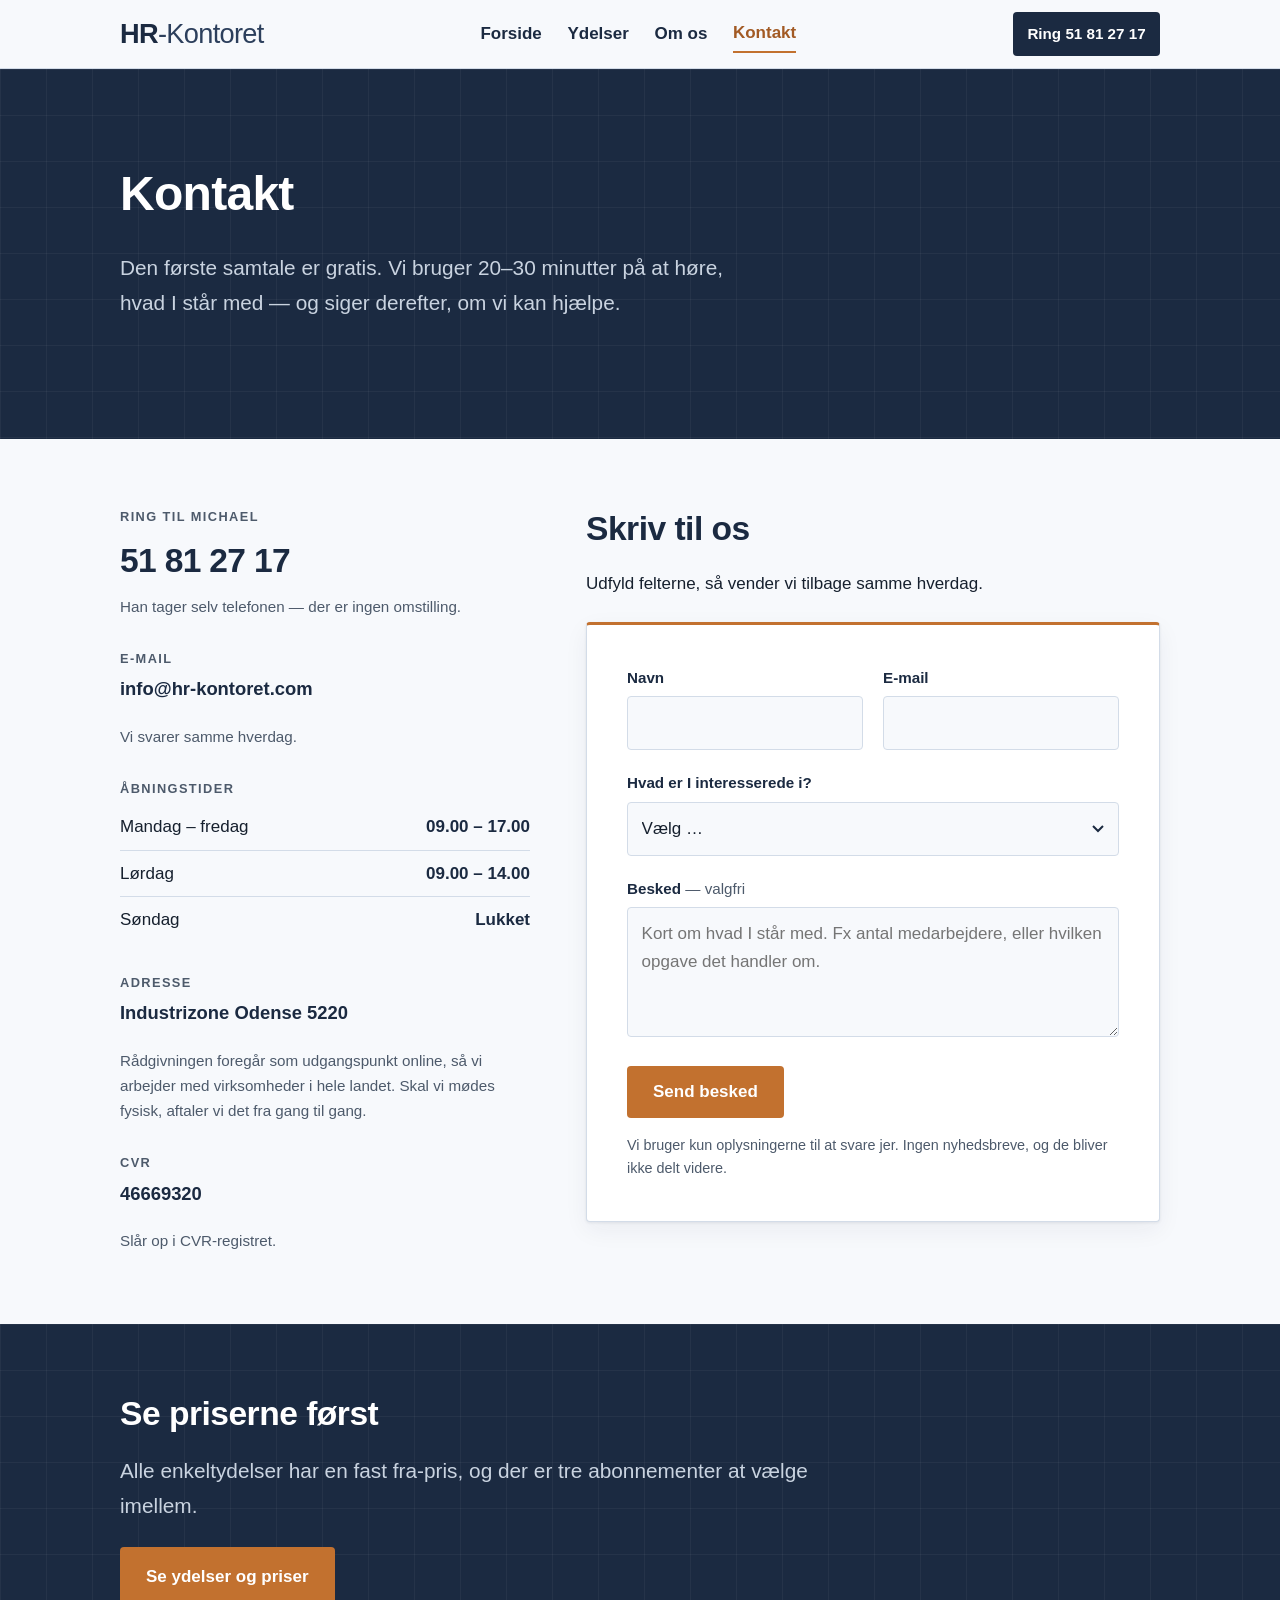
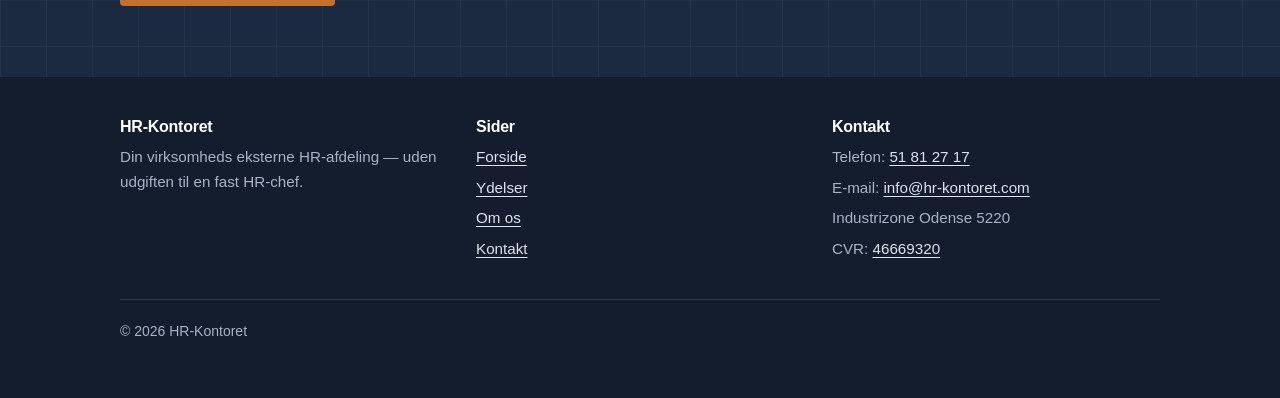
==== commit d3eefa57: "mail" ====
--- a/kontakt.html
+++ b/kontakt.html
@@ -35,7 +35,7 @@
     "@type": "ProfessionalService",
     "name": "HR-Kontoret",
     "telephone": "+4551812717",
-    "email": "info@hr-kontoret.dk",
+    "email": "info@hr-kontoret.com",
     "identifier": { "@type": "PropertyValue", "name": "CVR", "value": "46669320" },
     "address": {
       "@type": "PostalAddress",
@@ -116,7 +116,7 @@
 
           <div class="info-block">
             <h3>E-mail</h3>
-            <a class="value" href="mailto:info@hr-kontoret.dk">info@hr-kontoret.dk</a>
+            <a class="value" href="mailto:info@hr-kontoret.com">info@hr-kontoret.com</a>
             <p>Vi svarer samme hverdag.</p>
           </div>
 
@@ -223,7 +223,7 @@
         <h3>Kontakt</h3>
         <ul>
           <li>Telefon: <a href="tel:+4551812717">51 81 27 17</a></li>
-          <li>E-mail: <a href="mailto:info@hr-kontoret.dk">info@hr-kontoret.dk</a></li>
+          <li>E-mail: <a href="mailto:info@hr-kontoret.com">info@hr-kontoret.com</a></li>
           <li>Industrizone Odense 5220</li>
           <li>CVR: <a href="https://datacvr.virk.dk/enhed/virksomhed/46669320" rel="noopener">46669320</a></li>
         </ul>
